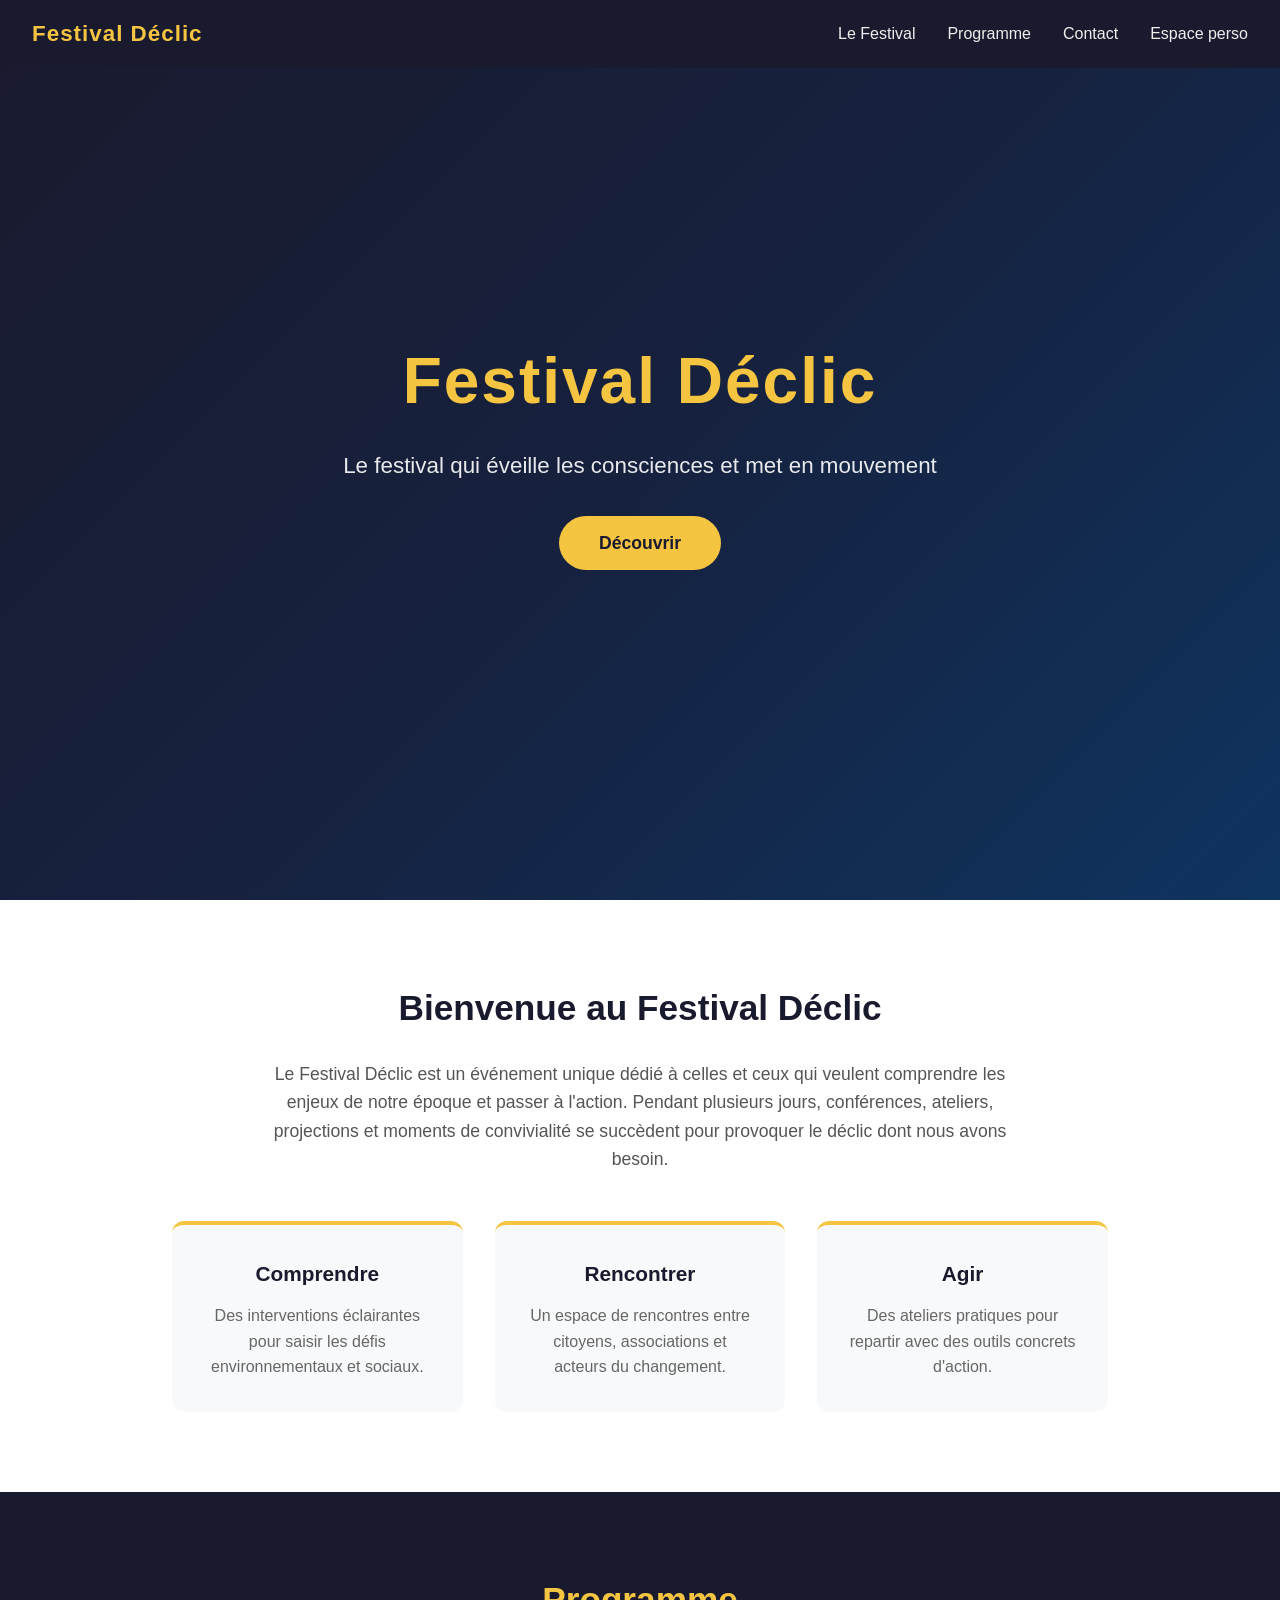
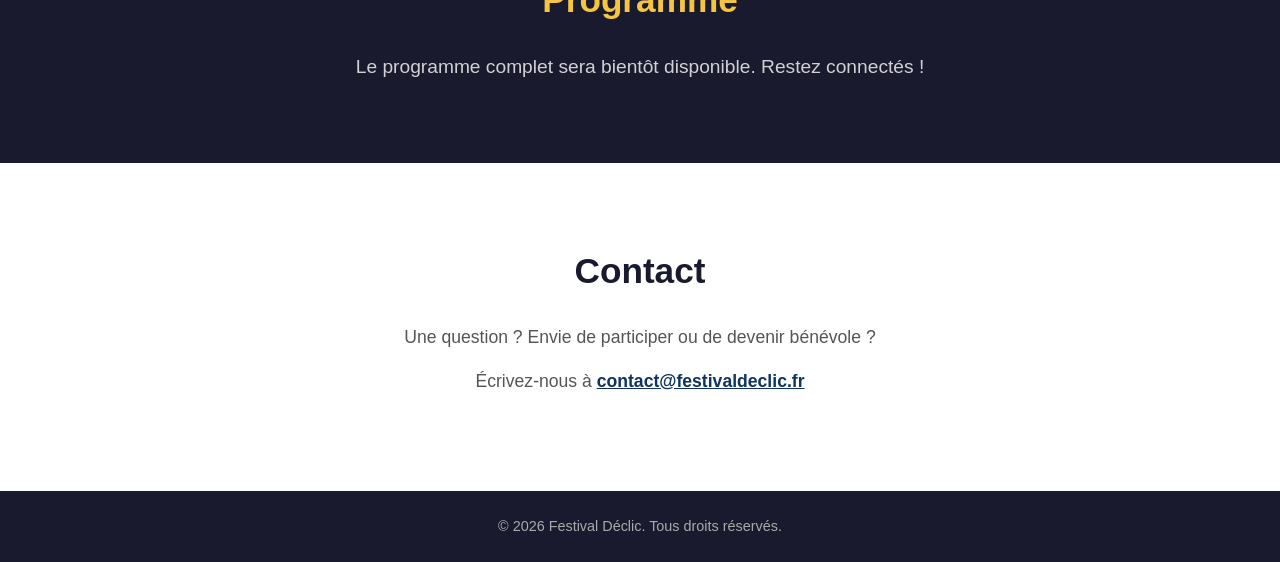
==== index.html @ e6e3b897 "Espace perso : onglet header, page /espace-perso, route /profil/<id>, embed Notion Co-Authored-By: C" ====
<!DOCTYPE html>
<html lang="fr">
<head>
    <meta charset="UTF-8">
    <meta name="viewport" content="width=device-width, initial-scale=1.0">
    <title>Festival Déclic</title>
    <link rel="stylesheet" href="style.css">
</head>
<body>
    <header>
        <nav>
            <div class="logo">Festival Déclic</div>
            <ul>
                <li><a href="#about">Le Festival</a></li>
                <li><a href="#programme">Programme</a></li>
                <li><a href="#contact">Contact</a></li>
                <li><a href="/espace-perso/">Espace perso</a></li>
            </ul>
        </nav>
    </header>

    <main>
        <section class="hero">
            <div class="hero-content">
                <h1>Festival Déclic</h1>
                <p class="tagline">Le festival qui éveille les consciences et met en mouvement</p>
                <a href="#about" class="cta">Découvrir</a>
            </div>
        </section>

        <section id="about" class="about">
            <h2>Bienvenue au Festival Déclic</h2>
            <p>
                Le Festival Déclic est un événement unique dédié à celles et ceux qui veulent
                comprendre les enjeux de notre époque et passer à l'action. Pendant plusieurs jours,
                conférences, ateliers, projections et moments de convivialité se succèdent pour
                provoquer le déclic dont nous avons besoin.
            </p>
            <div class="values">
                <div class="value-card">
                    <h3>Comprendre</h3>
                    <p>Des interventions éclairantes pour saisir les défis environnementaux et sociaux.</p>
                </div>
                <div class="value-card">
                    <h3>Rencontrer</h3>
                    <p>Un espace de rencontres entre citoyens, associations et acteurs du changement.</p>
                </div>
                <div class="value-card">
                    <h3>Agir</h3>
                    <p>Des ateliers pratiques pour repartir avec des outils concrets d'action.</p>
                </div>
            </div>
        </section>

        <section id="programme" class="programme">
            <h2>Programme</h2>
            <p class="coming-soon">Le programme complet sera bientôt disponible. Restez connectés !</p>
        </section>

        <section id="contact" class="contact">
            <h2>Contact</h2>
            <p>Une question ? Envie de participer ou de devenir bénévole ?</p>
            <p>Écrivez-nous à <a href="mailto:contact@festivaldeclic.fr">contact@festivaldeclic.fr</a></p>
        </section>
    </main>

    <footer>
        <p>&copy; 2026 Festival Déclic. Tous droits réservés.</p>
    </footer>
</body>
</html>
---- style.css ----
* {
    margin: 0;
    padding: 0;
    box-sizing: border-box;
}

body {
    font-family: 'Segoe UI', Tahoma, Geneva, Verdana, sans-serif;
    color: #2d2d2d;
    line-height: 1.6;
}

/* Navigation */
nav {
    display: flex;
    justify-content: space-between;
    align-items: center;
    padding: 1rem 2rem;
    background: #1a1a2e;
    position: fixed;
    width: 100%;
    top: 0;
    z-index: 100;
}

nav .logo {
    font-size: 1.4rem;
    font-weight: 700;
    color: #f5c542;
    letter-spacing: 1px;
}

nav ul {
    display: flex;
    list-style: none;
    gap: 2rem;
}

nav ul a {
    color: #eee;
    text-decoration: none;
    font-weight: 500;
    transition: color 0.3s;
}

nav ul a:hover {
    color: #f5c542;
}

/* Hero */
.hero {
    min-height: 100vh;
    display: flex;
    align-items: center;
    justify-content: center;
    text-align: center;
    background: linear-gradient(135deg, #1a1a2e 0%, #16213e 50%, #0f3460 100%);
    color: #fff;
    padding: 2rem;
}

.hero-content h1 {
    font-size: 4rem;
    margin-bottom: 1rem;
    letter-spacing: 2px;
    color: #f5c542;
}

.hero-content .tagline {
    font-size: 1.4rem;
    margin-bottom: 2rem;
    opacity: 0.9;
    max-width: 600px;
    margin-left: auto;
    margin-right: auto;
}

.cta {
    display: inline-block;
    padding: 0.8rem 2.5rem;
    background: #f5c542;
    color: #1a1a2e;
    text-decoration: none;
    font-weight: 700;
    font-size: 1.1rem;
    border-radius: 50px;
    transition: transform 0.3s, box-shadow 0.3s;
}

.cta:hover {
    transform: translateY(-2px);
    box-shadow: 0 4px 15px rgba(245, 197, 66, 0.4);
}

/* About */
.about {
    padding: 5rem 2rem;
    max-width: 1000px;
    margin: 0 auto;
    text-align: center;
}

.about h2 {
    font-size: 2.2rem;
    margin-bottom: 1.5rem;
    color: #1a1a2e;
}

.about > p {
    font-size: 1.1rem;
    max-width: 750px;
    margin: 0 auto 3rem;
    color: #555;
}

.values {
    display: grid;
    grid-template-columns: repeat(auto-fit, minmax(250px, 1fr));
    gap: 2rem;
}

.value-card {
    background: #f8f9fa;
    padding: 2rem;
    border-radius: 12px;
    border-top: 4px solid #f5c542;
    transition: transform 0.3s;
}

.value-card:hover {
    transform: translateY(-4px);
}

.value-card h3 {
    font-size: 1.3rem;
    margin-bottom: 0.8rem;
    color: #1a1a2e;
}

.value-card p {
    color: #666;
}

/* Programme */
.programme {
    padding: 5rem 2rem;
    background: #1a1a2e;
    text-align: center;
    color: #fff;
}

.programme h2 {
    font-size: 2.2rem;
    margin-bottom: 1.5rem;
    color: #f5c542;
}

.coming-soon {
    font-size: 1.2rem;
    opacity: 0.8;
}

/* Contact */
.contact {
    padding: 5rem 2rem;
    text-align: center;
    max-width: 700px;
    margin: 0 auto;
}

.contact h2 {
    font-size: 2.2rem;
    margin-bottom: 1.5rem;
    color: #1a1a2e;
}

.contact p {
    font-size: 1.1rem;
    margin-bottom: 1rem;
    color: #555;
}

.contact a {
    color: #0f3460;
    font-weight: 600;
}

/* Footer */
footer {
    background: #1a1a2e;
    color: #aaa;
    text-align: center;
    padding: 1.5rem;
    font-size: 0.9rem;
}

/* Responsive */
@media (max-width: 768px) {
    .hero-content h1 {
        font-size: 2.5rem;
    }

    .hero-content .tagline {
        font-size: 1.1rem;
    }

    nav {
        flex-direction: column;
        gap: 0.8rem;
        padding: 1rem;
    }

    nav ul {
        gap: 1rem;
    }
}
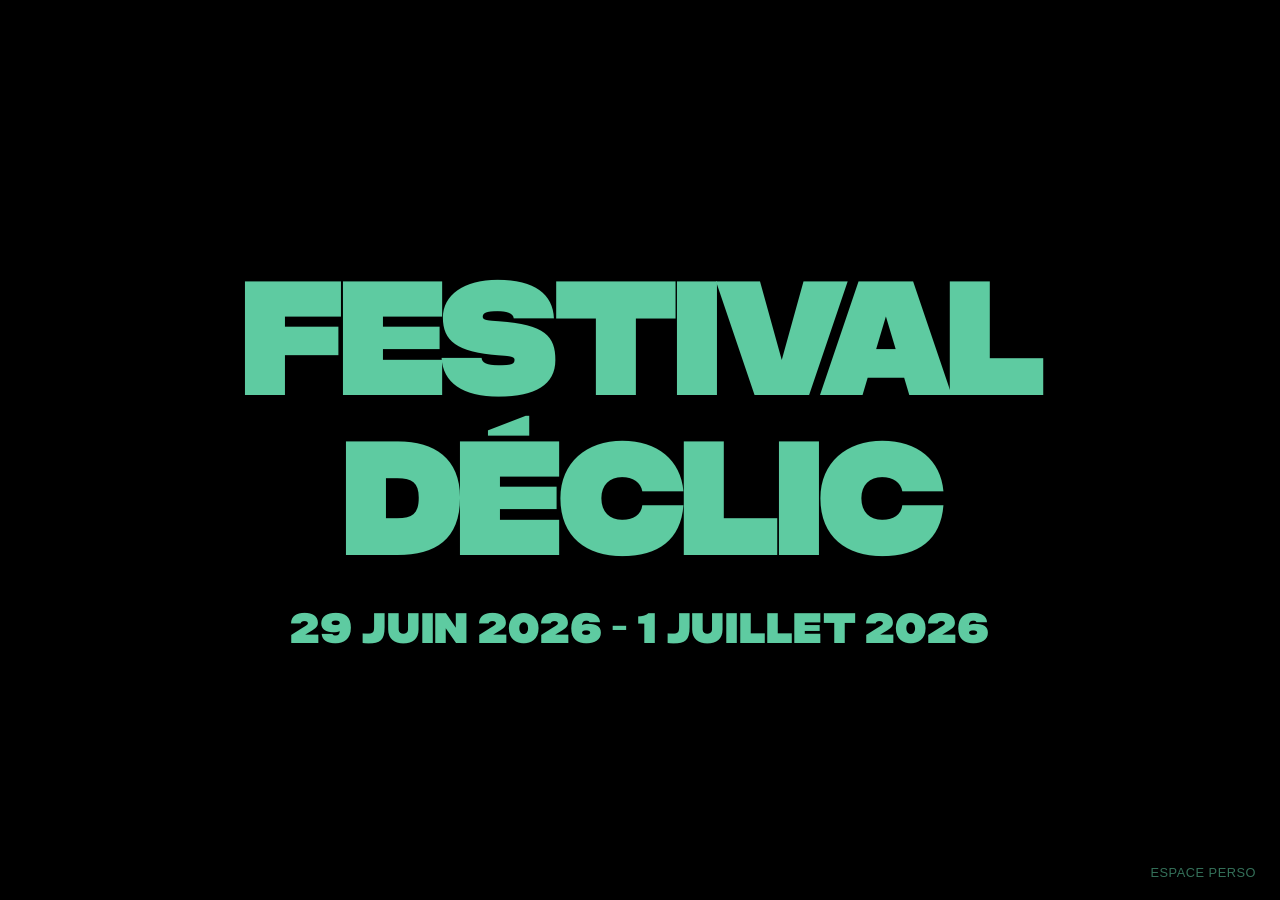
==== commit 4be84afd: "Page d'accueil : splash noir, titre Folsom vert + dates du festival Co-Authored-By: Claude Opus 4.8 " ====
--- a/index.html
+++ b/index.html
@@ -4,68 +4,74 @@
     <meta charset="UTF-8">
     <meta name="viewport" content="width=device-width, initial-scale=1.0">
     <title>Festival Déclic</title>
-    <link rel="stylesheet" href="style.css">
+    <link rel="preload" href="/fonts/Folsom-Black.otf" as="font" type="font/otf" crossorigin>
+    <style>
+        @font-face {
+            font-family: 'Folsom';
+            src: url('/fonts/Folsom-Black.otf') format('opentype');
+            font-display: swap;
+        }
+
+        * {
+            margin: 0;
+            padding: 0;
+            box-sizing: border-box;
+        }
+
+        html, body {
+            height: 100%;
+        }
+
+        body {
+            background: #000;
+            color: #5ECBA1;
+            font-family: 'Folsom', Impact, sans-serif;
+            display: flex;
+            flex-direction: column;
+            align-items: center;
+            justify-content: center;
+            text-align: center;
+            padding: 2rem;
+            min-height: 100vh;
+        }
+
+        .title {
+            font-size: clamp(48px, 14vw, 160px);
+            line-height: 1;
+            letter-spacing: -0.04em;
+            text-transform: uppercase;
+        }
+
+        .date {
+            margin-top: clamp(1rem, 3vw, 2rem);
+            font-size: clamp(18px, 5vw, 42px);
+            line-height: 1.2;
+            letter-spacing: 0.02em;
+        }
+
+        .espace-link {
+            position: fixed;
+            bottom: 1.25rem;
+            right: 1.5rem;
+            font-family: Arial, Helvetica, sans-serif;
+            font-size: 0.8rem;
+            letter-spacing: 0.04em;
+            text-transform: uppercase;
+            color: #5ECBA1;
+            opacity: 0.55;
+            text-decoration: none;
+            transition: opacity 0.2s;
+        }
+
+        .espace-link:hover {
+            opacity: 1;
+        }
+    </style>
 </head>
 <body>
-    <header>
-        <nav>
-            <div class="logo">Festival Déclic</div>
-            <ul>
-                <li><a href="#about">Le Festival</a></li>
-                <li><a href="#programme">Programme</a></li>
-                <li><a href="#contact">Contact</a></li>
-                <li><a href="/espace-perso/">Espace perso</a></li>
-            </ul>
-        </nav>
-    </header>
+    <h1 class="title">Festival Déclic</h1>
+    <p class="date">29 juin 2026 – 1 juillet 2026</p>
 
-    <main>
-        <section class="hero">
-            <div class="hero-content">
-                <h1>Festival Déclic</h1>
-                <p class="tagline">Le festival qui éveille les consciences et met en mouvement</p>
-                <a href="#about" class="cta">Découvrir</a>
-            </div>
-        </section>
-
-        <section id="about" class="about">
-            <h2>Bienvenue au Festival Déclic</h2>
-            <p>
-                Le Festival Déclic est un événement unique dédié à celles et ceux qui veulent
-                comprendre les enjeux de notre époque et passer à l'action. Pendant plusieurs jours,
-                conférences, ateliers, projections et moments de convivialité se succèdent pour
-                provoquer le déclic dont nous avons besoin.
-            </p>
-            <div class="values">
-                <div class="value-card">
-                    <h3>Comprendre</h3>
-                    <p>Des interventions éclairantes pour saisir les défis environnementaux et sociaux.</p>
-                </div>
-                <div class="value-card">
-                    <h3>Rencontrer</h3>
-                    <p>Un espace de rencontres entre citoyens, associations et acteurs du changement.</p>
-                </div>
-                <div class="value-card">
-                    <h3>Agir</h3>
-                    <p>Des ateliers pratiques pour repartir avec des outils concrets d'action.</p>
-                </div>
-            </div>
-        </section>
-
-        <section id="programme" class="programme">
-            <h2>Programme</h2>
-            <p class="coming-soon">Le programme complet sera bientôt disponible. Restez connectés !</p>
-        </section>
-
-        <section id="contact" class="contact">
-            <h2>Contact</h2>
-            <p>Une question ? Envie de participer ou de devenir bénévole ?</p>
-            <p>Écrivez-nous à <a href="mailto:contact@festivaldeclic.fr">contact@festivaldeclic.fr</a></p>
-        </section>
-    </main>
-
-    <footer>
-        <p>&copy; 2026 Festival Déclic. Tous droits réservés.</p>
-    </footer>
+    <a class="espace-link" href="/espace-perso/">Espace perso</a>
 </body>
 </html>
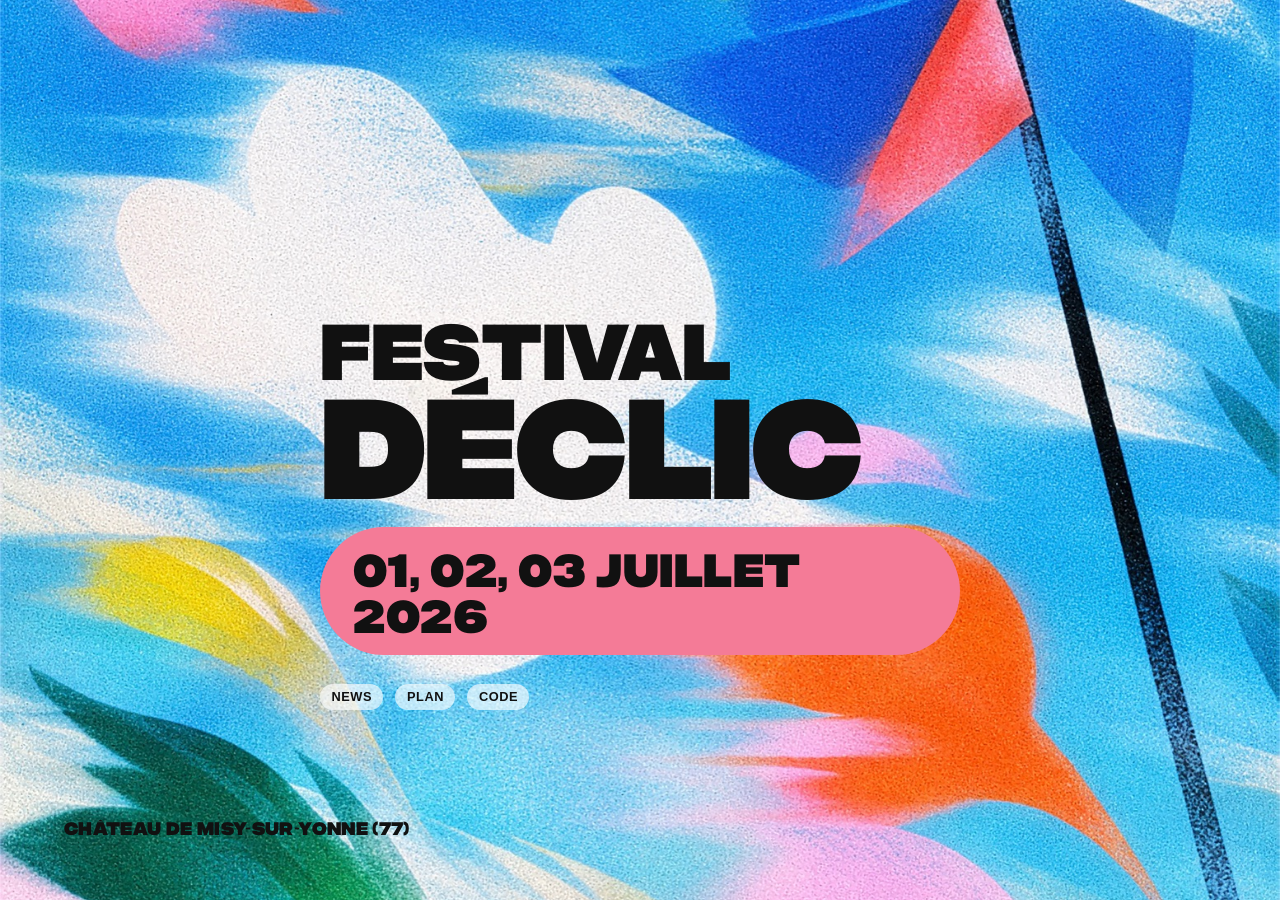
==== commit 1f0eeb23: "Accueil : fond illustration + boutons News/Plan/Programme/Code et pages d'embed Notion - Page d'accu" ====
--- a/index.html
+++ b/index.html
@@ -4,7 +4,9 @@
     <meta charset="UTF-8">
     <meta name="viewport" content="width=device-width, initial-scale=1.0">
     <title>Festival Déclic</title>
+    <meta name="theme-color" content="#3DA9E0">
     <link rel="preload" href="/fonts/Folsom-Black.otf" as="font" type="font/otf" crossorigin>
+    <link rel="preload" href="/assets/illu-cover.jpg" as="image">
     <style>
         @font-face {
             font-family: 'Folsom';
@@ -23,55 +25,105 @@
         }
 
         body {
-            background: #000;
-            color: #5ECBA1;
+            min-height: 100vh;
+            min-height: 100dvh;
+            color: #111;
             font-family: 'Folsom', Impact, sans-serif;
+            background: #3DA9E0 url('/assets/illu-cover.jpg') center / cover no-repeat;
             display: flex;
             flex-direction: column;
-            align-items: center;
-            justify-content: center;
-            text-align: center;
-            padding: 2rem;
-            min-height: 100vh;
+            justify-content: flex-end;
+            padding: clamp(1.5rem, 5vw, 4rem);
+            overflow: hidden;
+        }
+
+        .hero {
+            width: 100%;
+            max-width: 640px;
+            margin: 0 auto;
+            margin-bottom: clamp(3rem, 14vh, 9rem);
         }
 
         .title {
-            font-size: clamp(48px, 14vw, 160px);
+            text-transform: uppercase;
+            line-height: 0.86;
+            letter-spacing: -0.01em;
+        }
+
+        .title .festival {
+            display: block;
+            font-size: clamp(34px, 9vw, 78px);
+        }
+
+        .title .declic {
+            display: block;
+            font-size: clamp(58px, 16vw, 140px);
+            letter-spacing: -0.02em;
+        }
+
+        .dates {
+            display: inline-block;
+            margin-top: clamp(0.9rem, 3vw, 1.6rem);
+            padding: clamp(0.35em, 1.4vw, 0.5em) clamp(0.7em, 2.6vw, 1em);
+            background: #F47B97;
+            border-radius: 999px;
+            font-size: clamp(20px, 5.4vw, 46px);
             line-height: 1;
-            letter-spacing: -0.04em;
+            letter-spacing: 0.01em;
+        }
+
+        .location {
+            position: fixed;
+            left: clamp(1.5rem, 5vw, 4rem);
+            bottom: clamp(1.5rem, 5vw, 4rem);
+            font-size: clamp(13px, 3vw, 18px);
+            letter-spacing: 0.02em;
             text-transform: uppercase;
         }
 
-        .date {
-            margin-top: clamp(1rem, 3vw, 2rem);
-            font-size: clamp(18px, 5vw, 42px);
-            line-height: 1.2;
-            letter-spacing: 0.02em;
+        .pill-link {
+            font-family: Arial, Helvetica, sans-serif;
+            font-size: 0.8rem;
+            font-weight: 700;
+            letter-spacing: 0.04em;
+            text-transform: uppercase;
+            color: #111;
+            text-decoration: none;
+            background: rgba(255, 255, 255, 0.65);
+            padding: 0.45em 0.9em;
+            border-radius: 999px;
+            transition: background 0.2s;
+            white-space: nowrap;
         }
 
-        .espace-link {
-            position: fixed;
-            bottom: 1.25rem;
-            right: 1.5rem;
-            font-family: Arial, Helvetica, sans-serif;
-            font-size: 0.8rem;
-            letter-spacing: 0.04em;
-            text-transform: uppercase;
-            color: #5ECBA1;
-            opacity: 0.55;
-            text-decoration: none;
-            transition: opacity 0.2s;
+        .pill-link:hover {
+            background: #fff;
         }
 
-        .espace-link:hover {
-            opacity: 1;
+        .nav {
+            display: flex;
+            flex-wrap: wrap;
+            gap: clamp(0.5rem, 2vw, 0.75rem);
+            margin-top: clamp(1.1rem, 3.5vw, 1.8rem);
         }
     </style>
 </head>
 <body>
-    <h1 class="title">Festival Déclic</h1>
-    <p class="date">29 juin 2026 – 1 juillet 2026</p>
+    <main class="hero">
+        <h1 class="title">
+            <span class="festival">Festival</span>
+            <span class="declic">Déclic</span>
+        </h1>
+        <p class="dates">01, 02, 03 juillet 2026</p>
 
-    <a class="espace-link" href="/espace-perso/">Espace perso</a>
+        <nav class="nav">
+            <a class="pill-link" href="/news">News</a>
+            <a class="pill-link" href="/plan">Plan</a>
+            <a class="pill-link" href="/programme" style="display: none;">Programme</a>
+            <a class="pill-link" href="/code">Code</a>
+        </nav>
+    </main>
+
+    <p class="location">Château de Misy-sur-Yonne (77)</p>
 </body>
 </html>
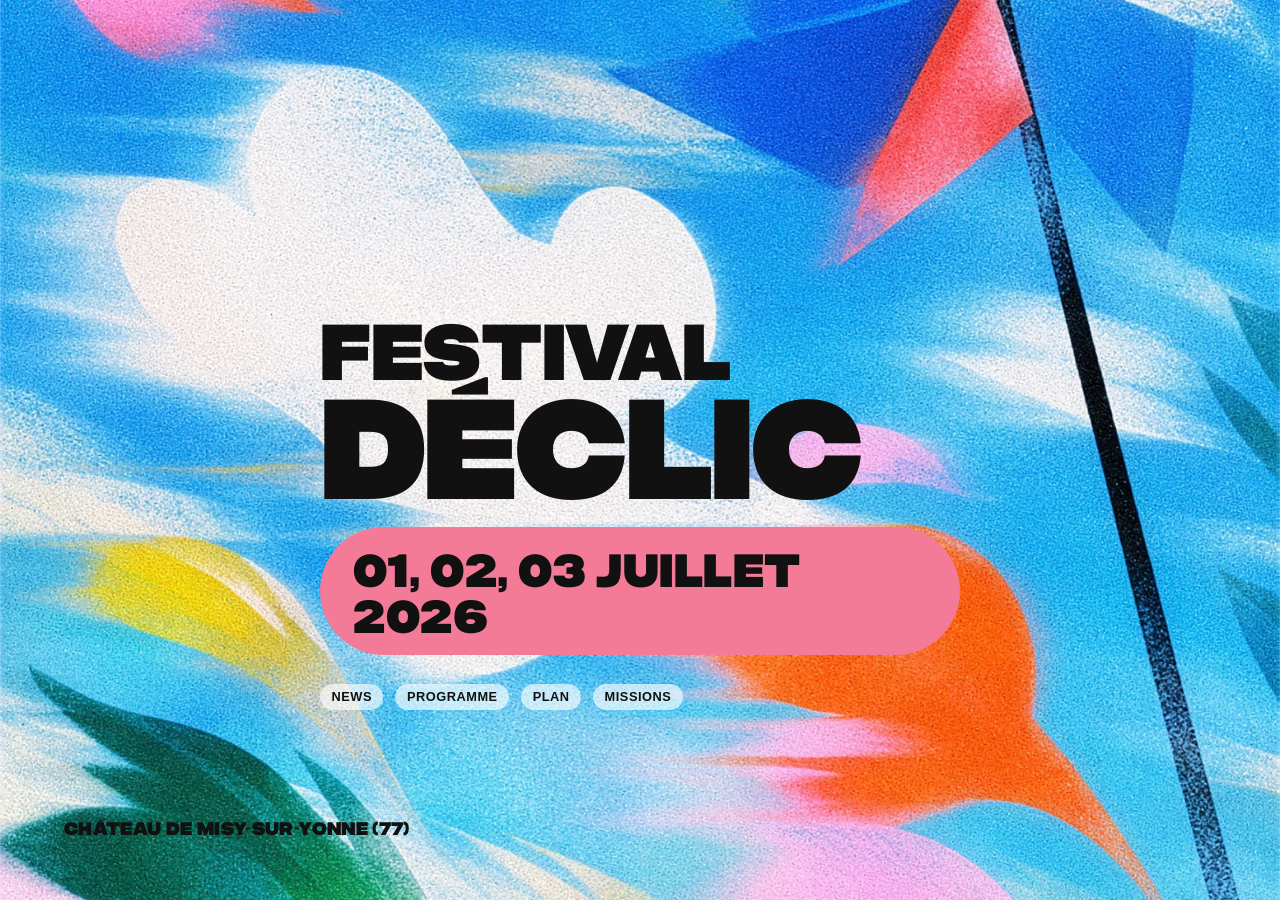
==== commit 68898a35: "Programme dynamique, plan & missions, favoris, refonte nav - Programme : page statique générée depui" ====
--- a/index.html
+++ b/index.html
@@ -118,9 +118,9 @@
 
         <nav class="nav">
             <a class="pill-link" href="/news">News</a>
+            <a class="pill-link" href="/programme">Programme</a>
             <a class="pill-link" href="/plan">Plan</a>
-            <a class="pill-link" href="/programme" style="display: none;">Programme</a>
-            <a class="pill-link" href="/code">Code</a>
+            <a class="pill-link" href="/missions">Missions</a>
         </nav>
     </main>
 
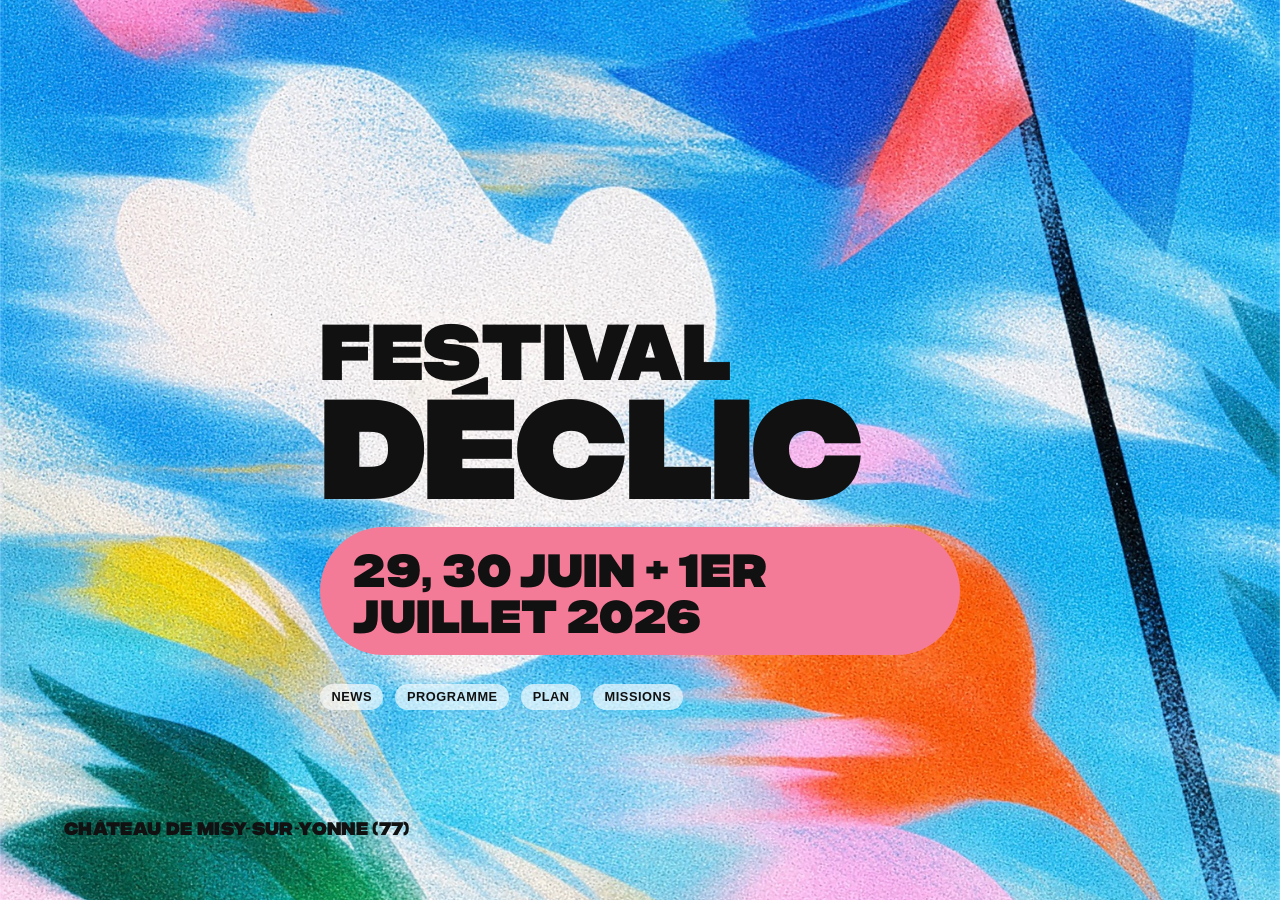
==== commit bbffe379: "Accueil : dates 29, 30 juin & 1er juillet 2026 Co-Authored-By: Claude Opus 4.8 (1M context) <noreply" ====
--- a/index.html
+++ b/index.html
@@ -114,7 +114,7 @@
             <span class="festival">Festival</span>
             <span class="declic">Déclic</span>
         </h1>
-        <p class="dates">01, 02, 03 juillet 2026</p>
+        <p class="dates">29, 30 juin &amp; 1er juillet 2026</p>
 
         <nav class="nav">
             <a class="pill-link" href="/news">News</a>
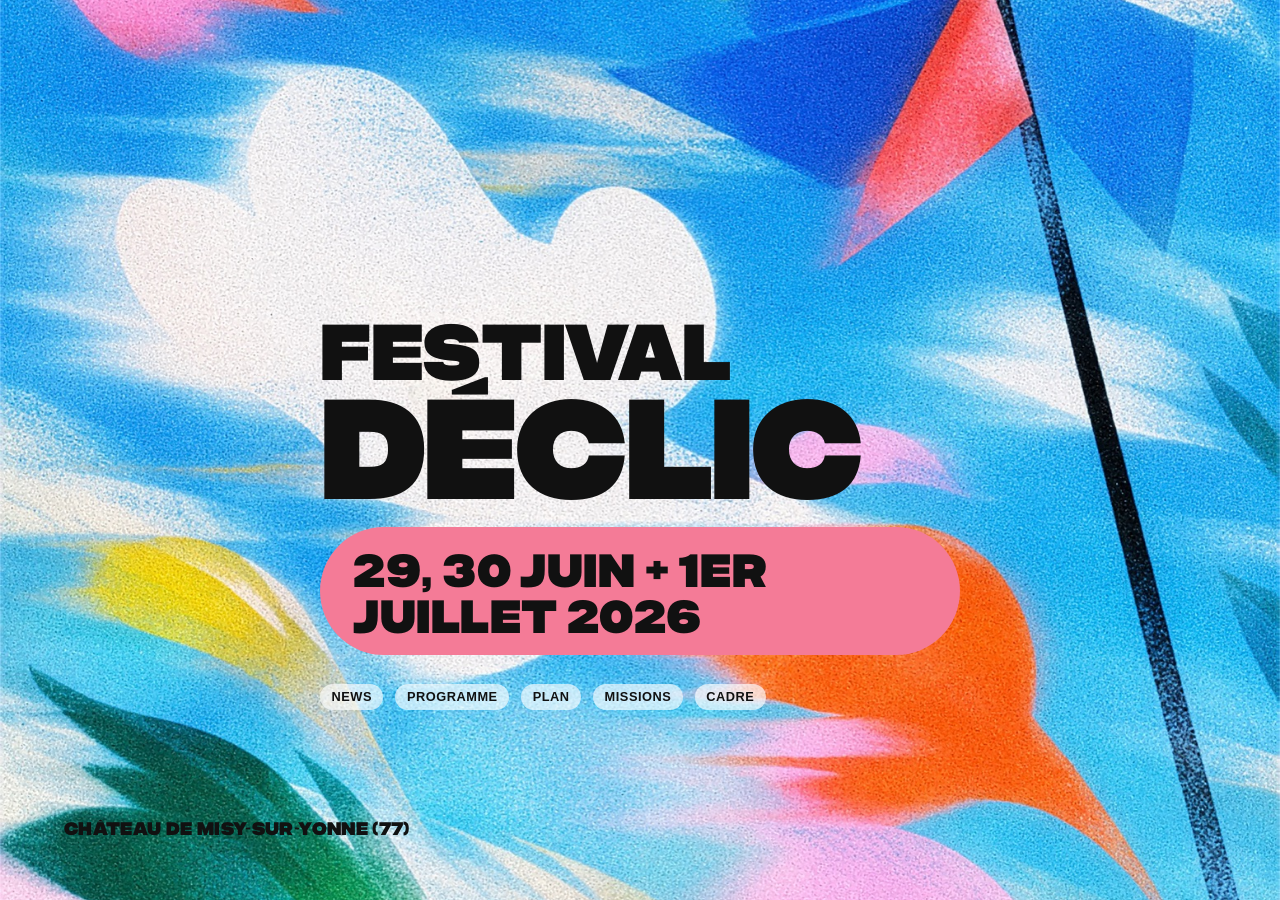
==== commit a44b8d77: "Cadre" ====
--- a/index.html
+++ b/index.html
@@ -121,6 +121,7 @@
             <a class="pill-link" href="/programme">Programme</a>
             <a class="pill-link" href="/plan">Plan</a>
             <a class="pill-link" href="/missions">Missions</a>
+            <a class="pill-link" href="/cadre">Cadre</a>
         </nav>
     </main>
 
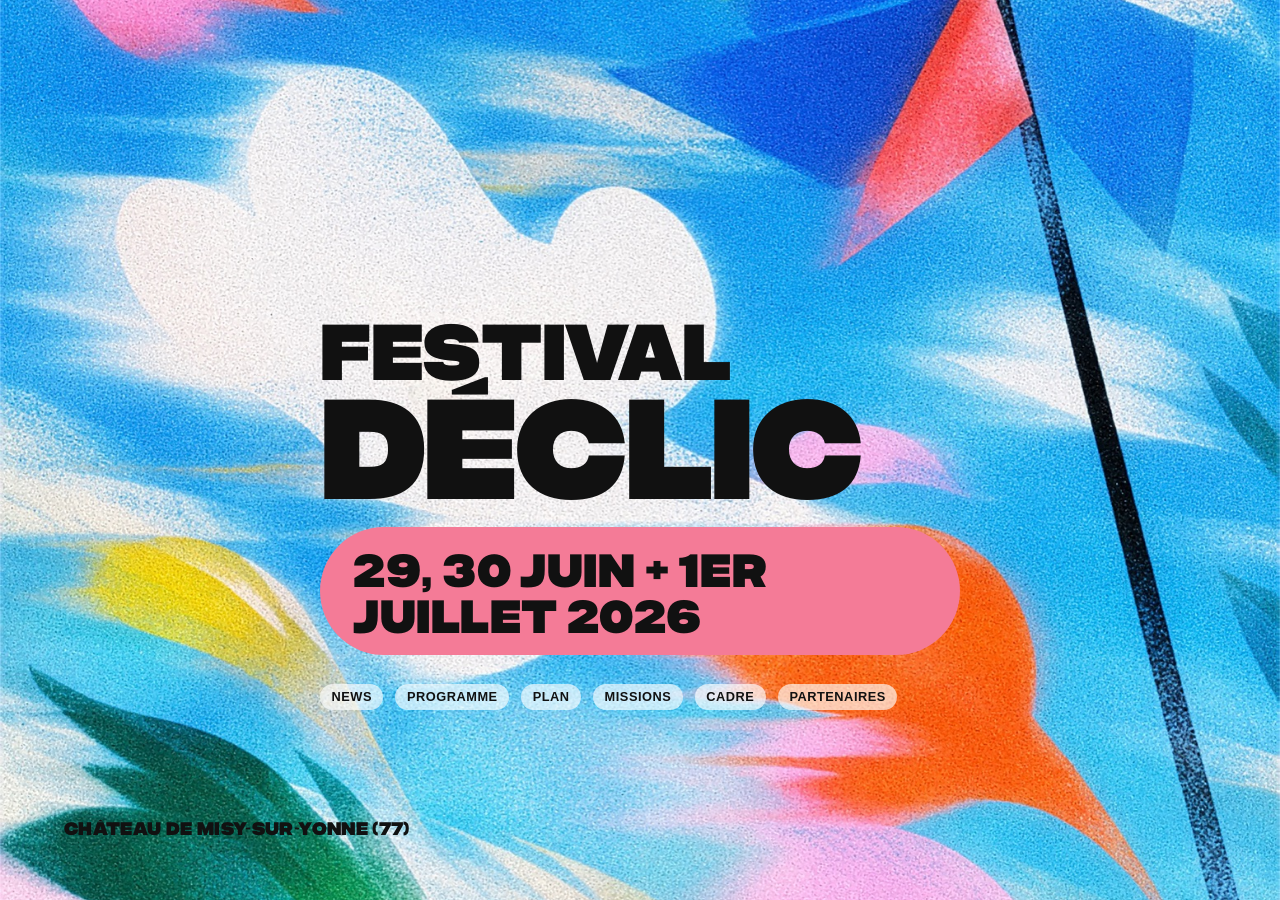
==== commit 35bce141: "Page Partenaires : grille de 10 logos cliquables + bouton accueil - Nouvelle page /partenaires avec " ====
--- a/index.html
+++ b/index.html
@@ -122,6 +122,7 @@
             <a class="pill-link" href="/plan">Plan</a>
             <a class="pill-link" href="/missions">Missions</a>
             <a class="pill-link" href="/cadre">Cadre</a>
+            <a class="pill-link" href="/partenaires">Partenaires</a>
         </nav>
     </main>
 
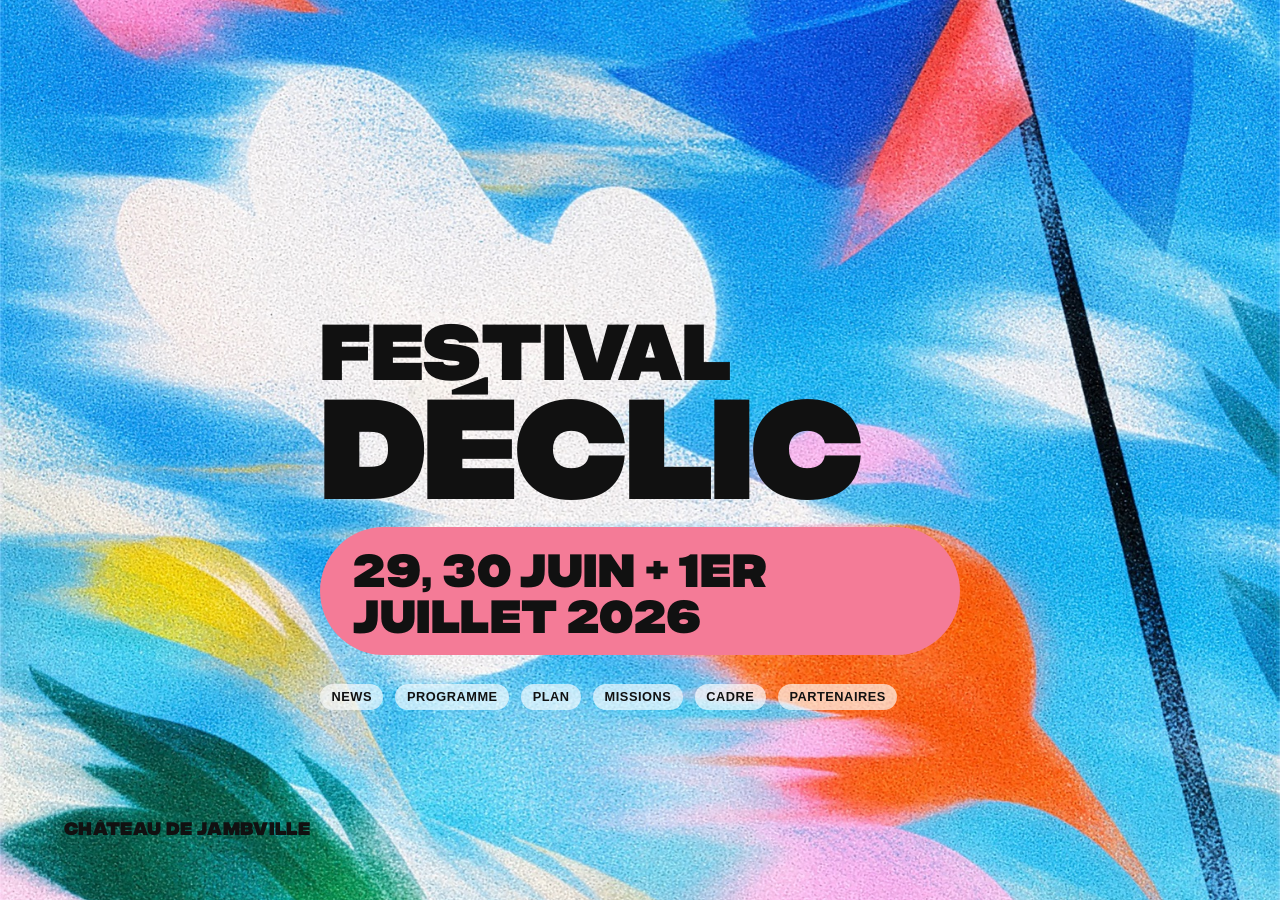
==== commit bb20809a: "Accueil : lieu = Château de Jambville avec lien Google Maps Co-Authored-By: Claude Opus 4.8 (1M cont" ====
--- a/index.html
+++ b/index.html
@@ -79,7 +79,11 @@
             font-size: clamp(13px, 3vw, 18px);
             letter-spacing: 0.02em;
             text-transform: uppercase;
+            color: #111;
+            text-decoration: none;
         }
+
+        .location:hover { text-decoration: underline; }
 
         .pill-link {
             font-family: Arial, Helvetica, sans-serif;
@@ -126,6 +130,6 @@
         </nav>
     </main>
 
-    <p class="location">Château de Misy-sur-Yonne (77)</p>
+    <a class="location" href="https://maps.google.com/maps/place//data=!4m2!3m1!1s0x47e6ed00dbdea017:0xee5a26729d69a326?entry=s&sa=X&ved=2ahUKEwiQztWzzqmVAxX3T6QEHdnRLnsQ4kB6BAgaEAA&hl=fr" target="_blank" rel="noopener">Château de Jambville</a>
 </body>
 </html>
